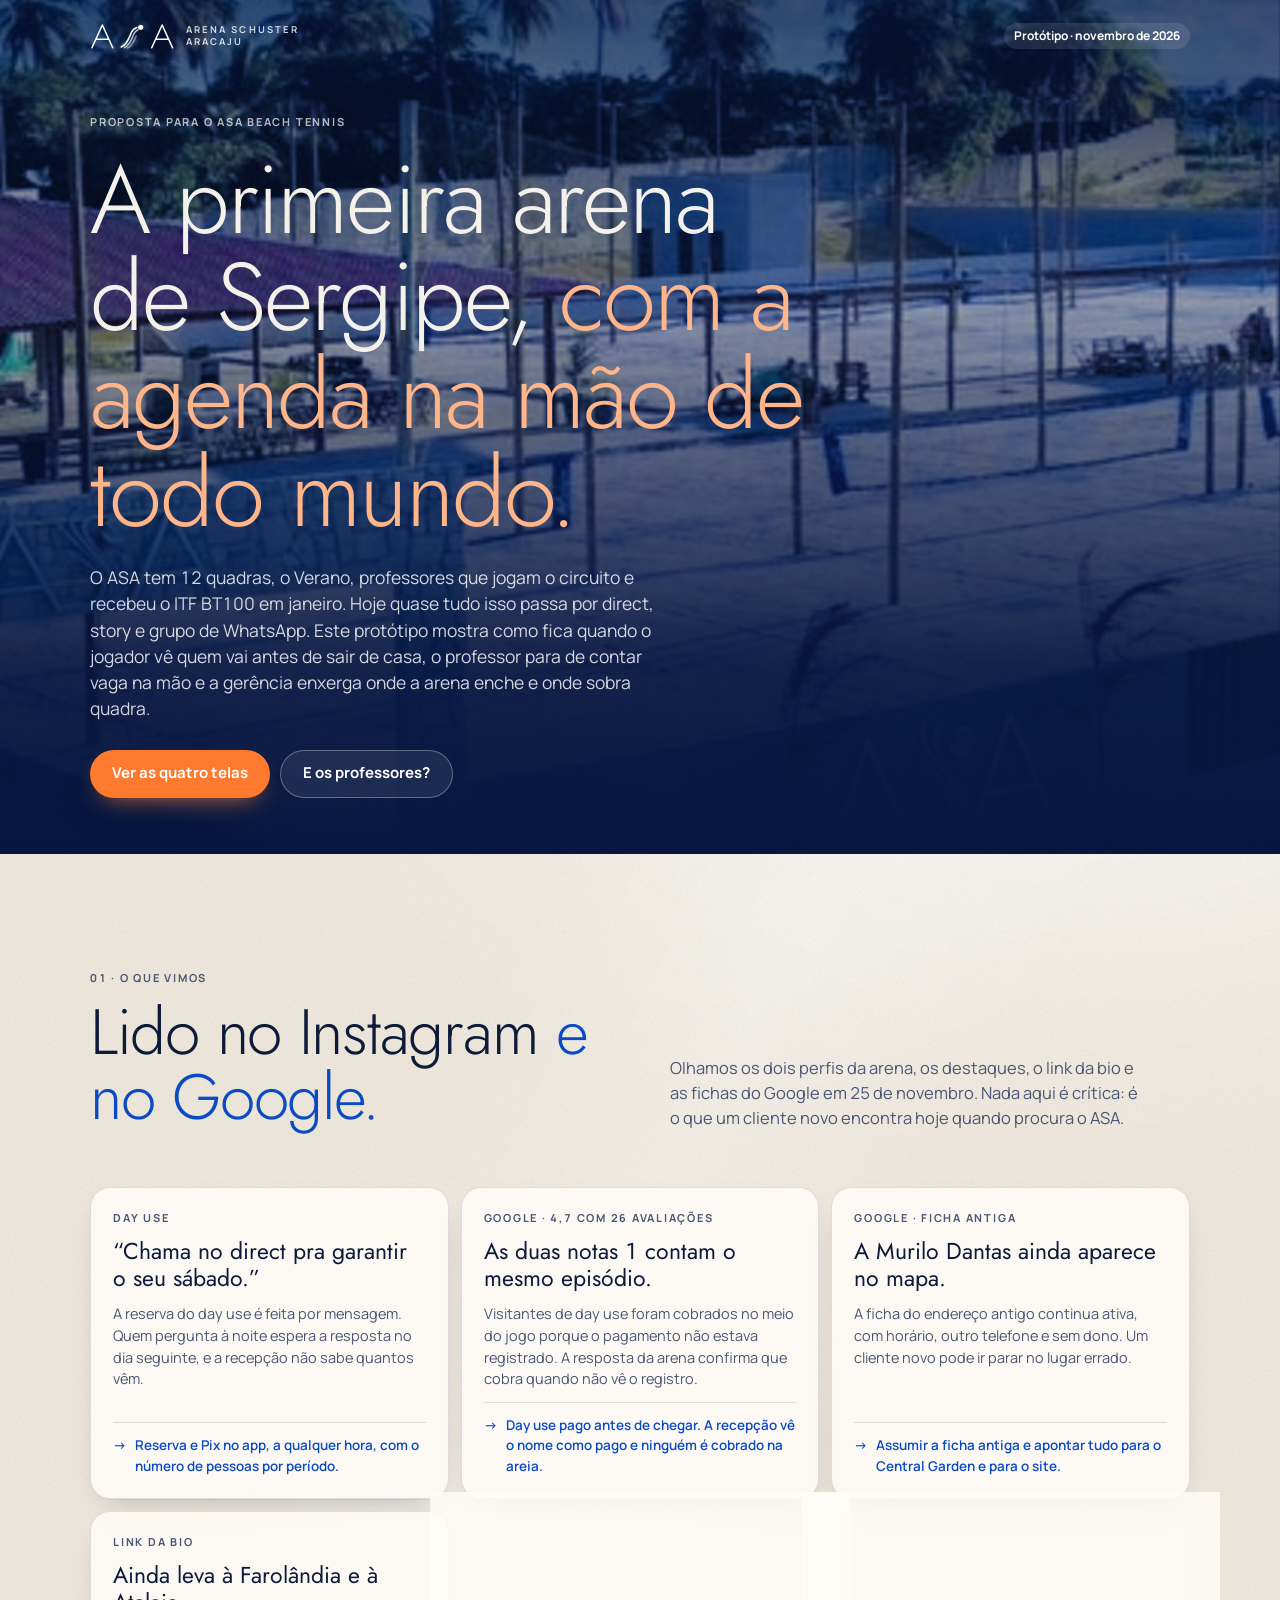
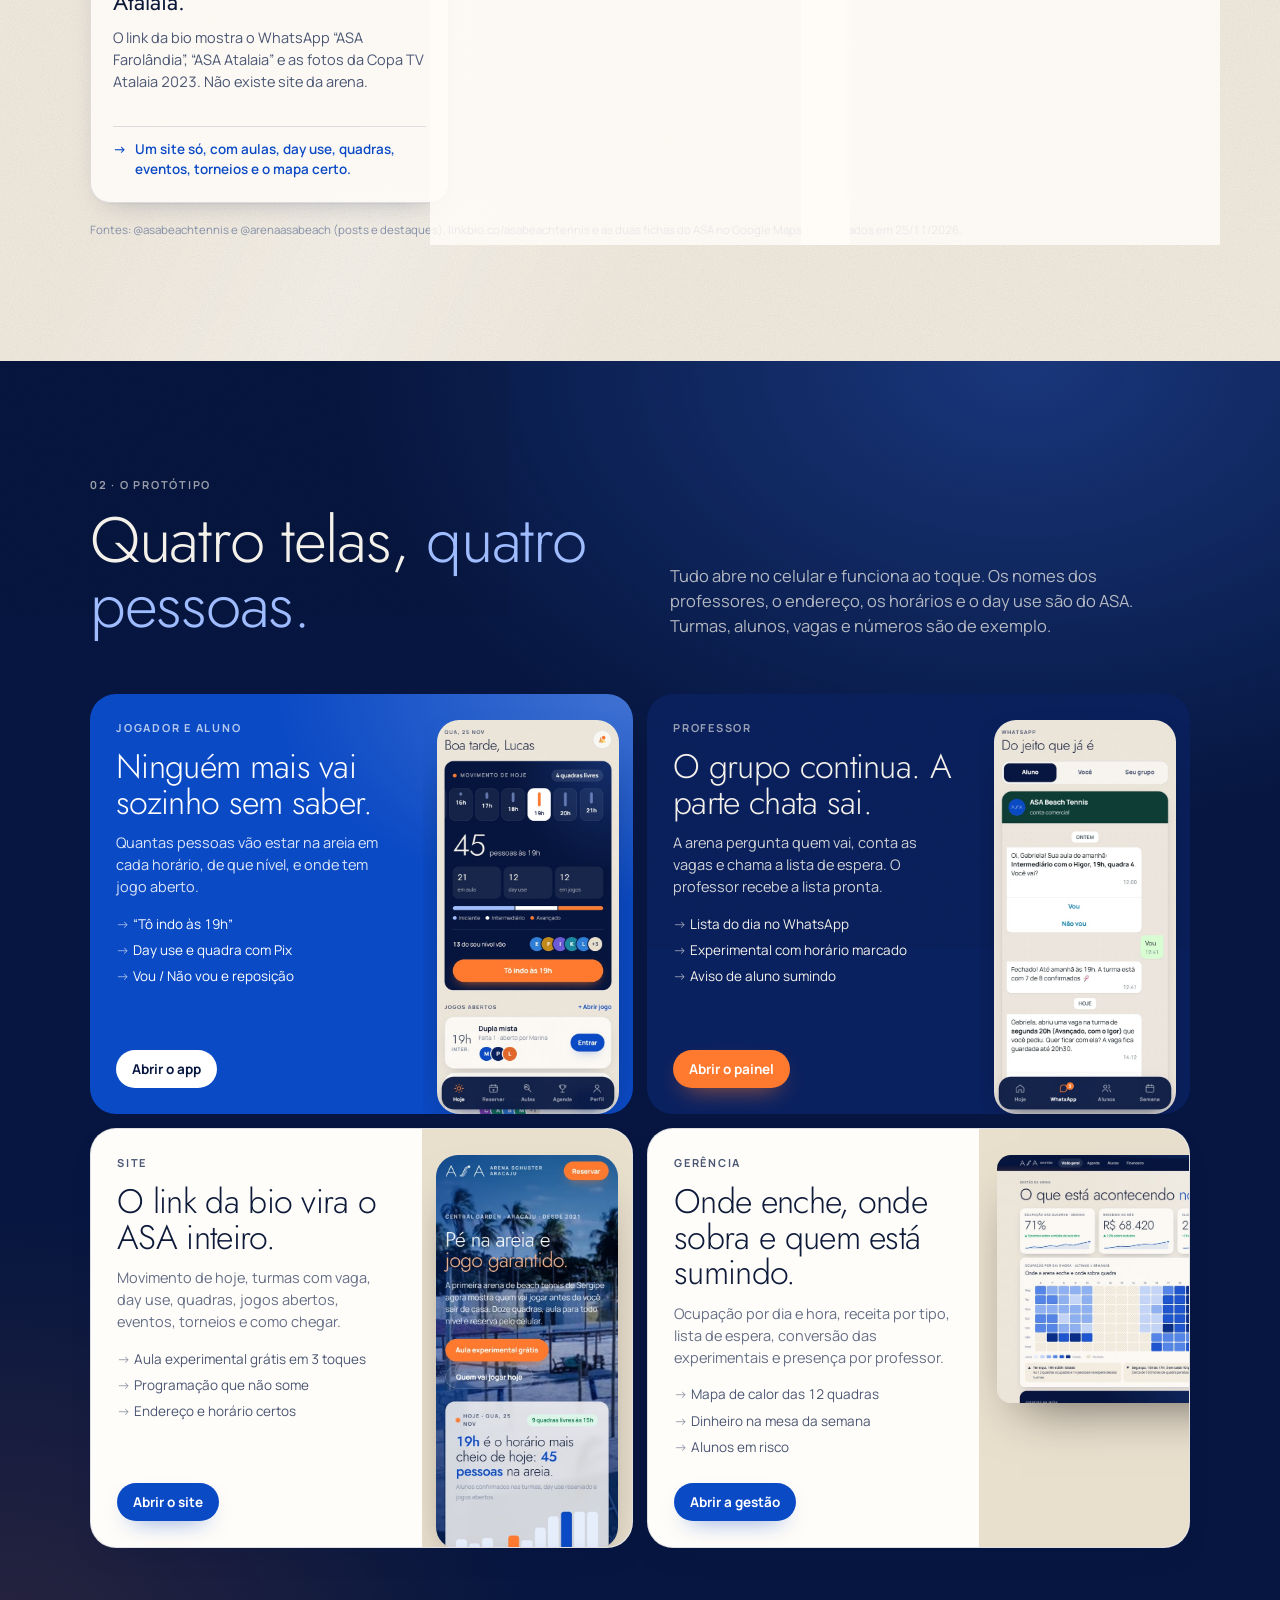
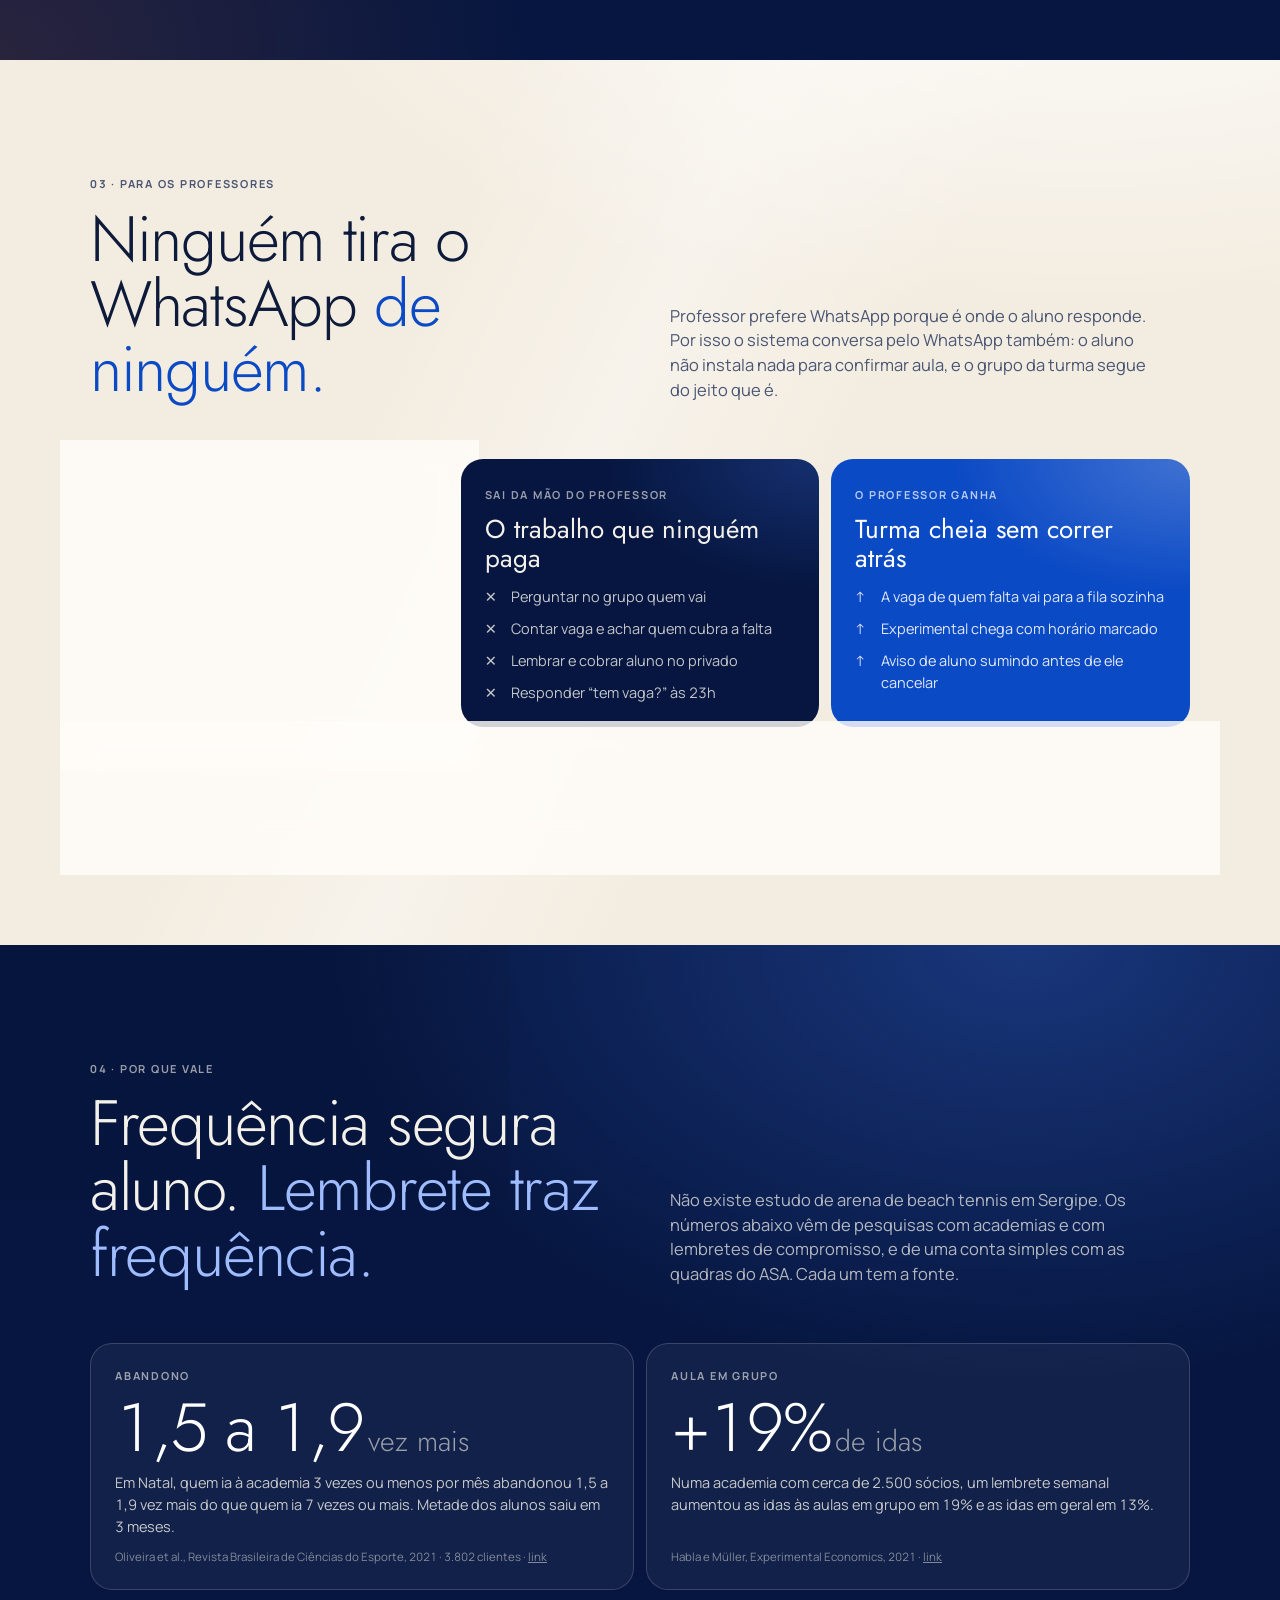
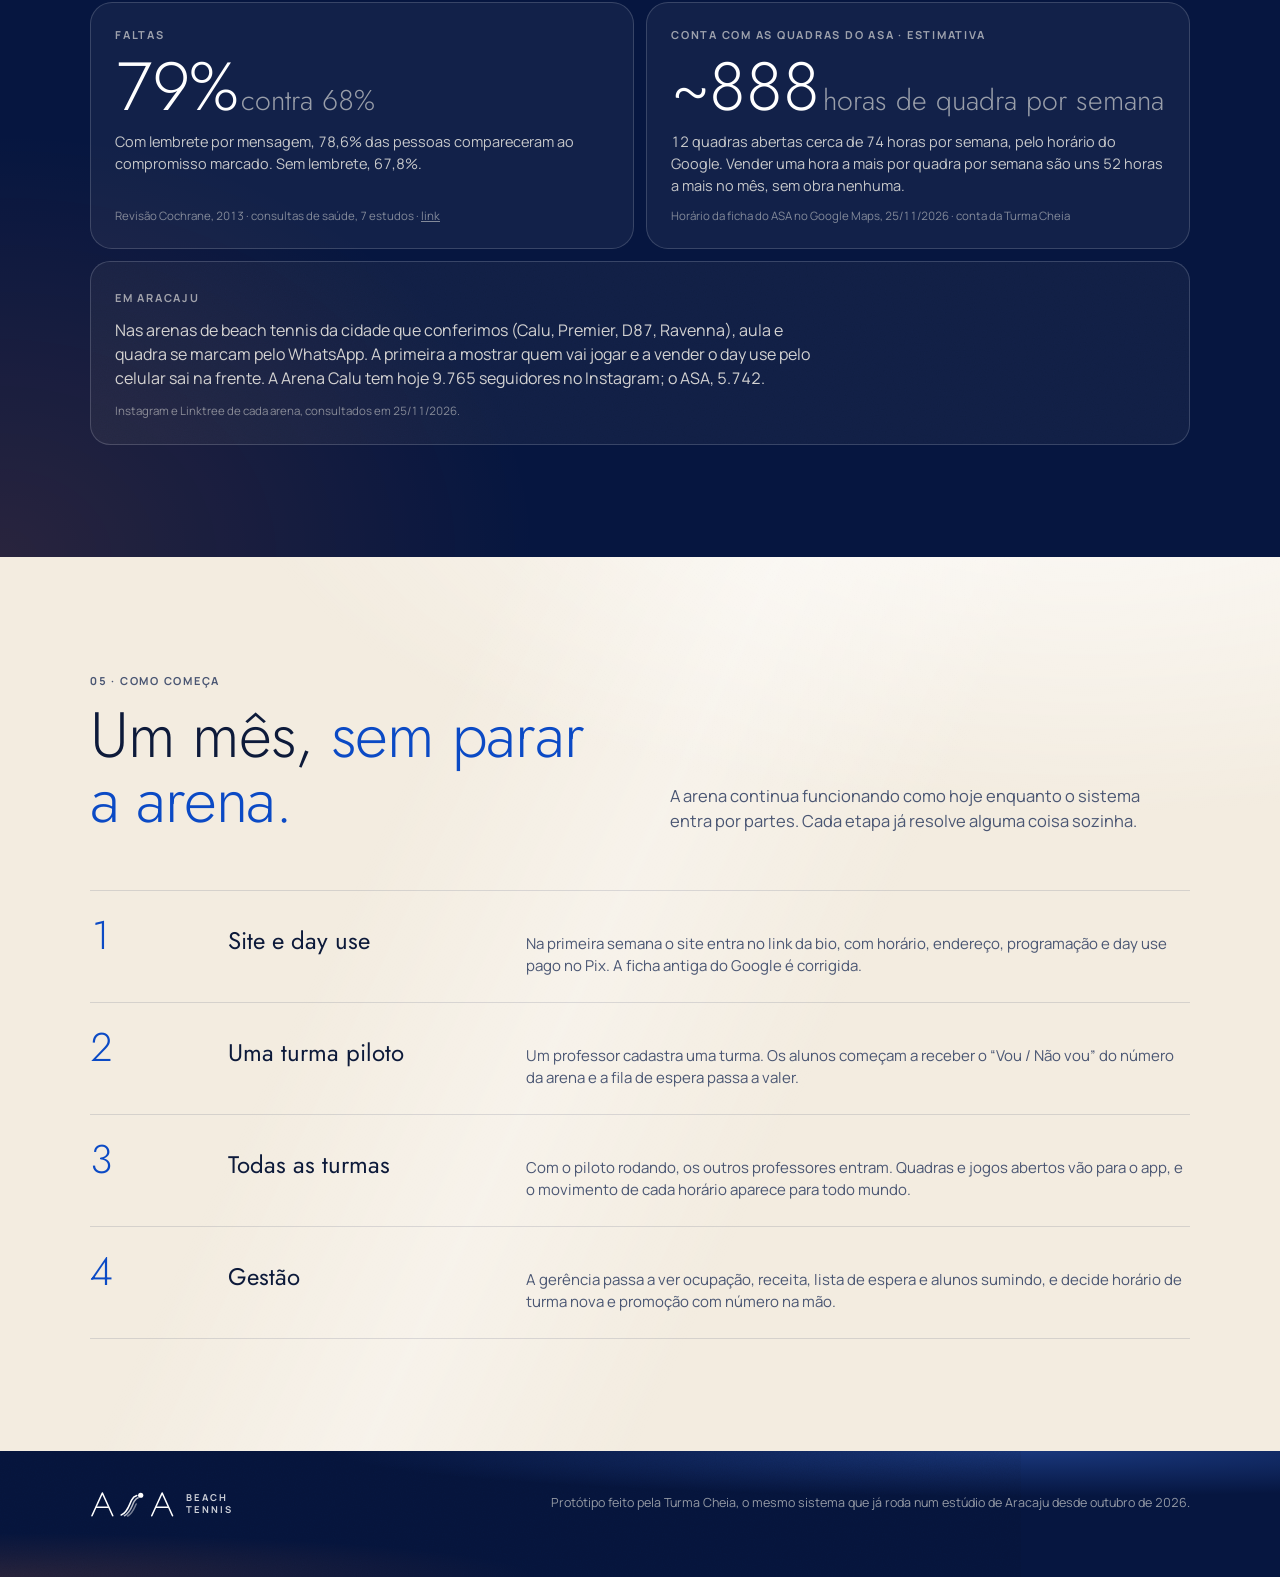
==== index.html @ 93fb1eef "Protótipo de site e sistema para a ASA Beach Tennis Apresentação, site, app do jogador, painel do pr" ====
<!doctype html>
<html lang="pt-BR">
<head>
<meta charset="utf-8">
<meta name="viewport" content="width=device-width, initial-scale=1, viewport-fit=cover">
<title>ASA Beach Tennis · protótipo de site e sistema</title>
<meta name="theme-color" content="#061640">
<meta name="robots" content="noindex, nofollow">
<link rel="stylesheet" href="asa.css">
<style>
  .largura { max-width: 1180px; margin: 0 auto; padding: 0 20px; }
  @media (min-width: 900px) { .largura { padding: 0 40px; } }
  section { padding: 76px 0; }
  @media (min-width: 900px) { section { padding: 112px 0; } }

  .capa { position: relative; min-height: 92svh; display: flex; align-items: flex-end; overflow: hidden; padding: 0; }
  .capa-foto { position: absolute; inset: 0; background: url(img/arena.jpg) center 35% / cover; }
  .capa-foto::before { content: ""; position: absolute; inset: 0; background: var(--azul); mix-blend-mode: color; opacity: .3; }
  .capa-foto::after { content: ""; position: absolute; inset: 0; background: linear-gradient(180deg, rgba(6,22,64,.7) 0%, rgba(6,22,64,.35) 35%, rgba(6,22,64,.92) 78%, var(--noite) 100%); }
  .capa .largura { position: relative; z-index: 2; padding-top: 110px; padding-bottom: 56px; width: 100%; }
  .capa .titulo-xl { max-width: 13ch; margin: 18px 0 22px; font-size: clamp(42px, 7.6vw, 96px); }
  .capa .titulo-xl em { color: #ffb58a; }
  .capa p.lead { max-width: 52ch; font-size: 17.5px; color: rgba(255,255,255,.82); margin: 0 0 28px; }
  .topo-capa { position: absolute; top: 0; left: 0; right: 0; z-index: 3; }
  .topo-capa .largura { display: flex; justify-content: space-between; align-items: center; height: 72px; padding-top: 0; padding-bottom: 0; }

  .cabeca { display: grid; gap: 14px; margin-bottom: 40px; }
  @media (min-width: 900px) { .cabeca { grid-template-columns: 1fr 1fr; align-items: end; gap: 60px; margin-bottom: 56px; } }
  .cabeca p { margin: 0; font-size: 16.5px; max-width: 48ch; }

  .fatos { display: grid; gap: 12px; }
  @media (min-width: 760px) { .fatos { grid-template-columns: 1fr 1fr; } }
  @media (min-width: 1100px) { .fatos { grid-template-columns: repeat(3, 1fr); } }
  .fato { padding: 22px; display: flex; flex-direction: column; gap: 12px; }
  .fato h3 { margin: 0; font-family: var(--titulo); font-weight: 400; font-size: 23px; line-height: 1.15; }
  .fato p { margin: 0; font-size: 14.5px; }
  .fato .depois { margin-top: auto; padding-top: 12px; border-top: 1px solid var(--linha); font-size: 13.5px; font-weight: 600; color: var(--azul); display: flex; gap: 8px; }
  .fonte { font-size: 11.5px; color: var(--tinta-3); }
  .fonte a { color: inherit; }

  .portas { display: grid; gap: 14px; }
  @media (min-width: 900px) { .portas { grid-template-columns: 1fr 1fr; } }
  .porta { display: grid; grid-template-columns: 1fr; border-radius: 26px; overflow: hidden; text-decoration: none; min-height: 420px; }
  @media (min-width: 560px) { .porta { grid-template-columns: 1fr 210px; } }
  .porta .txt { padding: 26px; display: flex; flex-direction: column; gap: 12px; }
  .porta h3 { margin: 0; font-family: var(--titulo); font-weight: 300; font-size: 34px; line-height: 1.05; letter-spacing: -.02em; }
  .porta p { margin: 0; font-size: 14.5px; opacity: .85; }
  .porta ul { margin: 4px 0 0; padding: 0; list-style: none; display: grid; gap: 6px; font-size: 13.5px; }
  .porta ul li::before { content: "→ "; opacity: .6; }
  .porta .abrir { margin-top: auto; align-self: flex-start; }
  .porta .tela-mini { position: relative; overflow: hidden; min-height: 300px; }
  .porta .tela-mini img { position: absolute; left: 14px; right: 14px; top: 26px; width: calc(100% - 28px); border-radius: 22px; box-shadow: 0 24px 50px -24px rgba(0,0,0,.6); }
  .porta.larga .tela-mini img { left: 18px; width: 170%; max-width: none; border-radius: 14px; }
  .porta:hover .tela-mini img { transform: translateY(-6px); }
  .porta .tela-mini img { transition: transform .35s ease; }

  .tres { display: grid; gap: 12px; }
  @media (min-width: 900px) { .tres { grid-template-columns: repeat(3, 1fr); } }
  .coluna { padding: 24px; border-radius: 22px; }
  .coluna h3 { margin: 10px 0 14px; font-family: var(--titulo); font-weight: 400; font-size: 26px; line-height: 1.1; }
  .coluna ul { margin: 0; padding: 0; list-style: none; display: grid; gap: 10px; font-size: 14.5px; }
  .coluna li { display: grid; grid-template-columns: 18px 1fr; gap: 8px; }

  .numeros { display: grid; gap: 12px; }
  @media (min-width: 760px) { .numeros { grid-template-columns: 1fr 1fr; } }
  .num { padding: 24px; display: flex; flex-direction: column; gap: 10px; }
  .num .numero { font-size: clamp(48px, 6vw, 68px); color: #fff; }
  .num .numero small { font-size: .42em; letter-spacing: 0; margin-left: 4px; color: rgba(244,241,234,.6); }
  .num p { margin: 0; font-size: 14.5px; color: rgba(244,241,234,.8); }
  .num .fonte { color: rgba(244,241,234,.5); margin-top: auto; }
  .num-claro { background: rgba(255,255,255,.05); border: 1px solid var(--linha-clara); border-radius: 22px; }

  .passos { display: grid; gap: 0; border-top: 1px solid var(--linha); }
  .passo { display: grid; grid-template-columns: 64px 1fr; gap: 6px 18px; padding: 24px 0; border-bottom: 1px solid var(--linha); }
  @media (min-width: 900px) { .passo { grid-template-columns: 120px 280px 1fr; align-items: baseline; } }
  .passo .numero { font-size: 40px; color: var(--azul); }
  .passo h3 { margin: 0; font-family: var(--titulo); font-weight: 400; font-size: 24px; }
  .passo p { margin: 0; font-size: 15px; grid-column: 2; }
  @media (min-width: 900px) { .passo p { grid-column: 3; } }

  footer { padding: 40px 0 60px; }
  footer .largura { display: flex; flex-wrap: wrap; justify-content: space-between; gap: 14px; align-items: center; }
</style>
</head>
<body class="chao-areia">

<section class="capa chao-noite">
  <div class="capa-foto" role="img" aria-label="Entrada da arena ASA com as quadras e os coqueiros"></div>
  <div class="topo-capa"><div class="largura"><span class="marca" id="marca"></span><span class="chip chip-noite">Protótipo · novembro de 2026</span></div></div>
  <div class="largura">
    <span class="rotulo" style="color:rgba(255,255,255,.7)">Proposta para o ASA Beach Tennis</span>
    <h1 class="titulo-xl">A primeira arena de Sergipe, <em>com a agenda na mão de todo mundo.</em></h1>
    <p class="lead">O ASA tem 12 quadras, o Verano, professores que jogam o circuito e recebeu o ITF BT100 em janeiro. Hoje quase tudo isso passa por direct, story e grupo de WhatsApp. Este protótipo mostra como fica quando o jogador vê quem vai antes de sair de casa, o professor para de contar vaga na mão e a gerência enxerga onde a arena enche e onde sobra quadra.</p>
    <div style="display:flex;gap:10px;flex-wrap:wrap">
      <a class="botao botao-sol" href="#telas">Ver as quatro telas</a>
      <a class="botao botao-linha" href="#professores" style="color:#fff;border-color:rgba(255,255,255,.3);background:rgba(255,255,255,.08)">E os professores?</a>
    </div>
  </div>
</section>

<section class="chao-areia" id="vimos">
  <div class="largura">
    <div class="cabeca">
      <div><span class="rotulo">01 · O que vimos</span><h2 class="titulo-l" style="margin-top:12px">Lido no Instagram <em>e no Google.</em></h2></div>
      <p class="suave">Olhamos os dois perfis da arena, os destaques, o link da bio e as fichas do Google em 25 de novembro. Nada aqui é crítica: é o que um cliente novo encontra hoje quando procura o ASA.</p>
    </div>
    <div class="fatos">
      <div class="cartao fato">
        <span class="rotulo">Day use</span>
        <h3>“Chama no direct pra garantir o seu sábado.”</h3>
        <p class="suave">A reserva do day use é feita por mensagem. Quem pergunta à noite espera a resposta no dia seguinte, e a recepção não sabe quantos vêm.</p>
        <div class="depois"><span>→</span><span>Reserva e Pix no app, a qualquer hora, com o número de pessoas por período.</span></div>
      </div>
      <div class="cartao fato">
        <span class="rotulo">Google · 4,7 com 26 avaliações</span>
        <h3>As duas notas 1 contam o mesmo episódio.</h3>
        <p class="suave">Visitantes de day use foram cobrados no meio do jogo porque o pagamento não estava registrado. A resposta da arena confirma que cobra quando não vê o registro.</p>
        <div class="depois"><span>→</span><span>Day use pago antes de chegar. A recepção vê o nome como pago e ninguém é cobrado na areia.</span></div>
      </div>
      <div class="cartao fato">
        <span class="rotulo">Google · ficha antiga</span>
        <h3>A Murilo Dantas ainda aparece no mapa.</h3>
        <p class="suave">A ficha do endereço antigo continua ativa, com horário, outro telefone e sem dono. Um cliente novo pode ir parar no lugar errado.</p>
        <div class="depois"><span>→</span><span>Assumir a ficha antiga e apontar tudo para o Central Garden e para o site.</span></div>
      </div>
      <div class="cartao fato">
        <span class="rotulo">Link da bio</span>
        <h3>Ainda leva à Farolândia e à Atalaia.</h3>
        <p class="suave">O link da bio mostra o WhatsApp “ASA Farolândia”, “ASA Atalaia” e as fotos da Copa TV Atalaia 2023. Não existe site da arena.</p>
        <div class="depois"><span>→</span><span>Um site só, com aulas, day use, quadras, eventos, torneios e o mapa certo.</span></div>
      </div>
      <div class="cartao fato">
        <span class="rotulo">Programação</span>
        <h3>“Confira nos stories.”</h3>
        <p class="suave">Pagode de sábado, Play do sábado, Day Use Pais e Filhos, feijoada de sexta: a programação vive nos stories e some em 24 horas.</p>
        <div class="depois"><span>→</span><span>Agenda da semana no site e no app, com “eu vou” e lembrete no dia.</span></div>
      </div>
      <div class="cartao fato">
        <span class="rotulo">Aulas</span>
        <h3>Cada professor com seu grupo de WhatsApp.</h3>
        <p class="suave">Quem vai, quem falta e quem quer entrar numa turma cheia fica espalhado em conversas. Não existe lista de espera, e a vaga de quem falta fica vazia.</p>
        <div class="depois"><span>→</span><span>Vou / Não vou pelo WhatsApp da arena e fila que chama sozinha.</span></div>
      </div>
    </div>
    <p class="fonte" style="margin-top:18px">Fontes: @asabeachtennis e @arenaasabeach (posts e destaques), linkbio.co/asabeachtennis e as duas fichas do ASA no Google Maps, consultados em 25/11/2026.</p>
  </div>
</section>

<section class="chao-noite" id="telas">
  <div class="largura">
    <div class="cabeca">
      <div><span class="rotulo">02 · O protótipo</span><h2 class="titulo-l" style="margin-top:12px">Quatro telas, <em>quatro pessoas.</em></h2></div>
      <p class="suave">Tudo abre no celular e funciona ao toque. Os nomes dos professores, o endereço, os horários e o day use são do ASA. Turmas, alunos, vagas e números são de exemplo.</p>
    </div>
    <div class="portas">
      <a class="porta cartao-azul" href="app.html">
        <div class="txt">
          <span class="rotulo" style="color:rgba(255,255,255,.7)">Jogador e aluno</span>
          <h3>Ninguém mais vai sozinho sem saber.</h3>
          <p>Quantas pessoas vão estar na areia em cada horário, de que nível, e onde tem jogo aberto.</p>
          <ul><li>“Tô indo às 19h”</li><li>Day use e quadra com Pix</li><li>Vou / Não vou e reposição</li></ul>
          <span class="botao botao-branco botao-p abrir">Abrir o app</span>
        </div>
        <div class="tela-mini"><img src="img/telas/app-hoje.jpg" alt="Tela Hoje do app com o movimento por horário"></div>
      </a>
      <a class="porta cartao-noite" href="professor.html" style="background:var(--noite-2)">
        <div class="txt">
          <span class="rotulo">Professor</span>
          <h3>O grupo continua. A parte chata sai.</h3>
          <p>A arena pergunta quem vai, conta as vagas e chama a lista de espera. O professor recebe a lista pronta.</p>
          <ul><li>Lista do dia no WhatsApp</li><li>Experimental com horário marcado</li><li>Aviso de aluno sumindo</li></ul>
          <span class="botao botao-sol botao-p abrir">Abrir o painel</span>
        </div>
        <div class="tela-mini"><img src="img/telas/prof-whats-aluno.jpg" alt="Conversa do WhatsApp com os botões Vou e Não vou"></div>
      </a>
      <a class="porta cartao" href="site.html" style="color:var(--tinta)">
        <div class="txt">
          <span class="rotulo">Site</span>
          <h3>O link da bio vira o ASA inteiro.</h3>
          <p class="suave">Movimento de hoje, turmas com vaga, day use, quadras, jogos abertos, eventos, torneios e como chegar.</p>
          <ul class="suave"><li>Aula experimental grátis em 3 toques</li><li>Programação que não some</li><li>Endereço e horário certos</li></ul>
          <span class="botao botao-azul botao-p abrir">Abrir o site</span>
        </div>
        <div class="tela-mini" style="background:var(--areia-2)"><img src="img/telas/site-celular.jpg" alt="Capa do site no celular"></div>
      </a>
      <a class="porta cartao larga" href="gestao.html" style="color:var(--tinta)">
        <div class="txt">
          <span class="rotulo">Gerência</span>
          <h3>Onde enche, onde sobra e quem está sumindo.</h3>
          <p class="suave">Ocupação por dia e hora, receita por tipo, lista de espera, conversão das experimentais e presença por professor.</p>
          <ul class="suave"><li>Mapa de calor das 12 quadras</li><li>Dinheiro na mesa da semana</li><li>Alunos em risco</li></ul>
          <span class="botao botao-azul botao-p abrir">Abrir a gestão</span>
        </div>
        <div class="tela-mini" style="background:var(--areia-2)"><img src="img/telas/gestao.jpg" alt="Painel de gestão com o mapa de ocupação"></div>
      </a>
    </div>
  </div>
</section>

<section class="chao-areia" id="professores">
  <div class="largura">
    <div class="cabeca">
      <div><span class="rotulo">03 · Para os professores</span><h2 class="titulo-l" style="margin-top:12px">Ninguém tira o WhatsApp <em>de ninguém.</em></h2></div>
      <p class="suave">Professor prefere WhatsApp porque é onde o aluno responde. Por isso o sistema conversa pelo WhatsApp também: o aluno não instala nada para confirmar aula, e o grupo da turma segue do jeito que é.</p>
    </div>
    <div class="tres">
      <div class="coluna cartao">
        <span class="rotulo">Continua igual</span>
        <h3>O grupo e o jeito de dar aula</h3>
        <ul class="suave"><li><span>✓</span><span>O grupo da turma, com resenha, foto e vídeo</span></li><li><span>✓</span><span>A conversa direta com o aluno</span></li><li><span>✓</span><span>O método, a turma e o horário de cada um</span></li></ul>
      </div>
      <div class="coluna cartao-noite">
        <span class="rotulo">Sai da mão do professor</span>
        <h3>O trabalho que ninguém paga</h3>
        <ul style="color:rgba(244,241,234,.8)"><li><span>✕</span><span>Perguntar no grupo quem vai</span></li><li><span>✕</span><span>Contar vaga e achar quem cubra a falta</span></li><li><span>✕</span><span>Lembrar e cobrar aluno no privado</span></li><li><span>✕</span><span>Responder “tem vaga?” às 23h</span></li></ul>
      </div>
      <div class="coluna cartao-azul">
        <span class="rotulo" style="color:rgba(255,255,255,.7)">O professor ganha</span>
        <h3>Turma cheia sem correr atrás</h3>
        <ul style="color:rgba(255,255,255,.88)"><li><span>↑</span><span>A vaga de quem falta vai para a fila sozinha</span></li><li><span>↑</span><span>Experimental chega com horário marcado</span></li><li><span>↑</span><span>Aviso de aluno sumindo antes de ele cancelar</span></li></ul>
      </div>
    </div>
    <div class="cartao" style="margin-top:12px;padding:22px;display:flex;gap:16px;align-items:center;flex-wrap:wrap;justify-content:space-between">
      <span><b style="font-size:17px">Começa com uma turma só.</b><span class="suave" style="display:block;font-size:14.5px">Um professor topa testar por 30 dias com uma turma. Os outros veem o resultado antes de decidir.</span></span>
      <a class="botao botao-azul botao-p" href="professor.html">Ver o que o professor recebe</a>
    </div>
  </div>
</section>

<section class="chao-noite" id="numeros">
  <div class="largura">
    <div class="cabeca">
      <div><span class="rotulo">04 · Por que vale</span><h2 class="titulo-l" style="margin-top:12px">Frequência segura aluno. <em>Lembrete traz frequência.</em></h2></div>
      <p class="suave">Não existe estudo de arena de beach tennis em Sergipe. Os números abaixo vêm de pesquisas com academias e com lembretes de compromisso, e de uma conta simples com as quadras do ASA. Cada um tem a fonte.</p>
    </div>
    <div class="numeros">
      <div class="num num-claro">
        <span class="rotulo">Abandono</span>
        <span class="numero">1,5 a 1,9<small>vez mais</small></span>
        <p>Em Natal, quem ia à academia 3 vezes ou menos por mês abandonou 1,5 a 1,9 vez mais do que quem ia 7 vezes ou mais. Metade dos alunos saiu em 3 meses.</p>
        <span class="fonte">Oliveira et al., Revista Brasileira de Ciências do Esporte, 2021 · 3.802 clientes · <a href="https://www.scielo.br/j/rbce/a/WtzM3gBFRkcrqY7xKZsVNnm/" target="_blank" rel="noopener">link</a></span>
      </div>
      <div class="num num-claro">
        <span class="rotulo">Aula em grupo</span>
        <span class="numero">+19%<small>de idas</small></span>
        <p>Numa academia com cerca de 2.500 sócios, um lembrete semanal aumentou as idas às aulas em grupo em 19% e as idas em geral em 13%.</p>
        <span class="fonte">Habla e Müller, Experimental Economics, 2021 · <a href="https://core-cms.cambridgecore.org/core/services/aop-cambridge-core/content/view/3A77551499C8CEF7738E64AB10DF8F35/S138641572101245Xa.pdf/experimental-evidence-of-limited-attention-at-the-gym.pdf" target="_blank" rel="noopener">link</a></span>
      </div>
      <div class="num num-claro">
        <span class="rotulo">Faltas</span>
        <span class="numero">79%<small>contra 68%</small></span>
        <p>Com lembrete por mensagem, 78,6% das pessoas compareceram ao compromisso marcado. Sem lembrete, 67,8%.</p>
        <span class="fonte">Revisão Cochrane, 2013 · consultas de saúde, 7 estudos · <a href="https://www.cochrane.org/evidence/CD007458_mobile-phone-messaging-reminders-attendance-healthcare-appointments" target="_blank" rel="noopener">link</a></span>
      </div>
      <div class="num num-claro">
        <span class="rotulo">Conta com as quadras do ASA · estimativa</span>
        <span class="numero">~888<small>horas de quadra por semana</small></span>
        <p>12 quadras abertas cerca de 74 horas por semana, pelo horário do Google. Vender uma hora a mais por quadra por semana são uns 52 horas a mais no mês, sem obra nenhuma.</p>
        <span class="fonte">Horário da ficha do ASA no Google Maps, 25/11/2026 · conta da Turma Cheia</span>
      </div>
    </div>
    <div class="cartao-noite" style="margin-top:12px;padding:24px;background:rgba(255,255,255,.05);border:1px solid var(--linha-clara)">
      <span class="rotulo">Em Aracaju</span>
      <p style="margin:10px 0 0;font-size:16px;color:rgba(244,241,234,.85);max-width:70ch">Nas arenas de beach tennis da cidade que conferimos (Calu, Premier, D87, Ravenna), aula e quadra se marcam pelo WhatsApp. A primeira a mostrar quem vai jogar e a vender o day use pelo celular sai na frente. A Arena Calu tem hoje 9.765 seguidores no Instagram; o ASA, 5.742.</p>
      <span class="fonte" style="color:rgba(244,241,234,.5);display:block;margin-top:12px">Instagram e Linktree de cada arena, consultados em 25/11/2026.</span>
    </div>
  </div>
</section>

<section class="chao-areia" id="comeco">
  <div class="largura">
    <div class="cabeca">
      <div><span class="rotulo">05 · Como começa</span><h2 class="titulo-l" style="margin-top:12px">Um mês, <em>sem parar a arena.</em></h2></div>
      <p class="suave">A arena continua funcionando como hoje enquanto o sistema entra por partes. Cada etapa já resolve alguma coisa sozinha.</p>
    </div>
    <div class="passos">
      <div class="passo"><span class="numero">1</span><h3>Site e day use</h3><p class="suave">Na primeira semana o site entra no link da bio, com horário, endereço, programação e day use pago no Pix. A ficha antiga do Google é corrigida.</p></div>
      <div class="passo"><span class="numero">2</span><h3>Uma turma piloto</h3><p class="suave">Um professor cadastra uma turma. Os alunos começam a receber o “Vou / Não vou” do número da arena e a fila de espera passa a valer.</p></div>
      <div class="passo"><span class="numero">3</span><h3>Todas as turmas</h3><p class="suave">Com o piloto rodando, os outros professores entram. Quadras e jogos abertos vão para o app, e o movimento de cada horário aparece para todo mundo.</p></div>
      <div class="passo"><span class="numero">4</span><h3>Gestão</h3><p class="suave">A gerência passa a ver ocupação, receita, lista de espera e alunos sumindo, e decide horário de turma nova e promoção com número na mão.</p></div>
    </div>
  </div>
</section>

<footer class="chao-noite">
  <div class="largura">
    <span class="marca" id="marca-rodape"></span>
    <span class="miudo" style="color:rgba(244,241,234,.6)">Protótipo feito pela Turma Cheia, o mesmo sistema que já roda num estúdio de Aracaju desde outubro de 2026.</span>
  </div>
</footer>

<script src="dados.js"></script>
<script>
  document.getElementById("marca").innerHTML = ASA.marca("#fff") + `<span class="marca-sub" style="color:#fff">Arena Schuster<br>Aracaju</span>`;
  document.getElementById("marca-rodape").innerHTML = ASA.marca("#fff") + `<span class="marca-sub" style="color:#fff">Beach<br>Tennis</span>`;
</script>
</body>
</html>
---- asa.css ----
/* ASA Beach Tennis · protótipo (Turma Cheia)
   Paleta tirada da marca: azul ASA medido no logo (#0B4AC5), azul-noite no lugar do preto,
   areia como chão e o laranja do pôr do sol que eles usam nos posts, só em detalhe. */

@import url("https://fonts.googleapis.com/css2?family=Jost:wght@200;300;400;500;600&family=Manrope:wght@400;500;600;700;800&display=swap");

:root {
  --azul: #0b4ac5;
  --azul-claro: #3d74ea;
  --azul-gelo: #e6eefc;
  --noite: #061640;
  --noite-2: #0a2160;
  --areia: #f3ece0;
  --areia-2: #e9dfcd;
  --areia-3: #d9cbb2;
  --branco: #fffdf9;
  --sol: #ff7a2f;
  --sol-claro: #ffe3d2;
  --verde: #12a36b;
  --verde-claro: #dcf4e9;
  --tinta: #0d1a3a;
  --tinta-2: #4a5673;
  --tinta-3: #8590a8;
  --linha: rgba(6, 22, 64, 0.12);
  --linha-clara: rgba(255, 255, 255, 0.16);
  --raio: 20px;
  --raio-p: 14px;
  --sombra: 0 1px 0 rgba(6, 22, 64, 0.04), 0 12px 32px -18px rgba(6, 22, 64, 0.35);
  --titulo: "Jost", system-ui, sans-serif;
  --texto: "Manrope", system-ui, sans-serif;
  --grao: url("data:image/svg+xml;utf8,<svg xmlns='http://www.w3.org/2000/svg' width='220' height='220'><filter id='n'><feTurbulence type='fractalNoise' baseFrequency='.85' numOctaves='3' stitchTiles='stitch'/><feColorMatrix values='0 0 0 0 0  0 0 0 0 0  0 0 0 0 0  0 0 0 .55 0'/></filter><rect width='100%' height='100%' filter='url(%23n)' opacity='.5'/></svg>");
}

* { box-sizing: border-box; }
html { -webkit-text-size-adjust: 100%; }
body {
  margin: 0;
  font-family: var(--texto);
  font-size: 15px;
  line-height: 1.5;
  color: var(--tinta);
  background: var(--areia);
  font-variant-numeric: lining-nums tabular-nums;
  -webkit-font-smoothing: antialiased;
}
img { display: block; max-width: 100%; }
a { color: inherit; }
button { font: inherit; color: inherit; cursor: pointer; border: 0; background: none; padding: 0; }
input, select, textarea { font: inherit; color: inherit; }

/* ---------- chão de areia: luz em diagonal + grão ---------- */
.chao-areia {
  background:
    radial-gradient(120% 70% at 85% -10%, rgba(255, 255, 255, 0.75), rgba(255, 255, 255, 0) 55%),
    linear-gradient(115deg, rgba(255, 255, 255, 0) 30%, rgba(255, 255, 255, 0.35) 46%, rgba(255, 255, 255, 0) 62%),
    var(--areia);
  position: relative;
}
.chao-noite {
  background:
    radial-gradient(90% 60% at 80% 0%, rgba(61, 116, 234, 0.35), rgba(61, 116, 234, 0) 60%),
    radial-gradient(60% 50% at 0% 100%, rgba(255, 122, 47, 0.14), rgba(255, 122, 47, 0) 70%),
    var(--noite);
  color: #f4f1ea;
  position: relative;
}
.chao-areia::before, .chao-noite::before {
  content: "";
  position: absolute;
  inset: 0;
  background-image: var(--grao);
  opacity: 0.22;
  pointer-events: none;
  mix-blend-mode: multiply;
}
.chao-noite::before { mix-blend-mode: overlay; opacity: 0.35; }
.chao-areia > *, .chao-noite > * { position: relative; }

/* ---------- tipografia ---------- */
.rotulo {
  font-family: var(--texto);
  font-size: 11px;
  font-weight: 700;
  letter-spacing: 0.16em;
  text-transform: uppercase;
  color: var(--tinta-2);
}
.chao-noite .rotulo, .cartao-noite .rotulo { color: rgba(244, 241, 234, 0.62); }
.titulo-xl, .titulo-l, .titulo-m, .titulo-s {
  font-family: var(--titulo);
  font-weight: 300;
  letter-spacing: -0.02em;
  line-height: 1.02;
  margin: 0;
}
.titulo-xl { font-size: clamp(44px, 9vw, 104px); }
.titulo-l { font-size: clamp(34px, 6vw, 64px); }
.titulo-m { font-size: clamp(26px, 4vw, 40px); line-height: 1.08; }
.titulo-s { font-size: 22px; line-height: 1.15; font-weight: 400; }
.titulo-xl em, .titulo-l em, .titulo-m em { font-style: normal; color: var(--azul); }
.chao-noite .titulo-xl em, .chao-noite .titulo-l em, .chao-noite .titulo-m em { color: #9fbcff; }
.suave { color: var(--tinta-2); }
.chao-noite .suave { color: rgba(244, 241, 234, 0.72); }
/* cartão claro dentro de faixa escura volta a usar a tinta escura */
.chao-noite .cartao { background: var(--branco); backdrop-filter: none; }
.chao-noite .cartao, .chao-noite .cartao .suave { color: var(--tinta-2); }
.chao-noite .cartao h3, .chao-noite .cartao b { color: var(--tinta); }
.chao-noite .cartao .rotulo { color: var(--tinta-2); }
.miudo { font-size: 12.5px; color: var(--tinta-3); }
.numero { font-family: var(--titulo); font-weight: 300; letter-spacing: -0.03em; line-height: 1; }

/* ---------- botões ---------- */
.botao {
  display: inline-flex;
  align-items: center;
  justify-content: center;
  gap: 8px;
  height: 48px;
  padding: 0 22px;
  border-radius: 999px;
  font-weight: 700;
  font-size: 15px;
  text-decoration: none;
  transition: transform 0.15s ease, background 0.2s ease, box-shadow 0.2s ease;
  white-space: nowrap;
}
.botao:active { transform: scale(0.97); }
.botao-sol { background: var(--sol); color: #fff; box-shadow: 0 10px 24px -12px rgba(255, 122, 47, 0.9); }
.botao-azul { background: var(--azul); color: #fff; box-shadow: 0 10px 24px -14px rgba(11, 74, 197, 0.9); }
.botao-linha { border: 1px solid var(--linha); background: rgba(255, 255, 255, 0.55); color: var(--tinta); }
.chao-noite .botao-linha, .cartao-noite .botao-linha { border-color: var(--linha-clara); background: rgba(255, 255, 255, 0.06); color: #fff; }
.botao-branco { background: #fff; color: var(--noite); }
.botao-p { height: 38px; padding: 0 16px; font-size: 13.5px; }
.botao-bloco { width: 100%; }

/* ---------- cartões ---------- */
.cartao {
  background: rgba(255, 253, 249, 0.82);
  border: 1px solid var(--linha);
  border-radius: var(--raio);
  box-shadow: var(--sombra);
  backdrop-filter: blur(6px);
}
.cartao-noite {
  background:
    radial-gradient(100% 80% at 100% 0%, rgba(61, 116, 234, 0.28), rgba(61, 116, 234, 0) 60%),
    var(--noite);
  color: #f4f1ea;
  border-radius: var(--raio);
  position: relative;
  overflow: hidden;
}
.cartao-noite::before {
  content: "";
  position: absolute;
  inset: 0;
  background-image: var(--grao);
  opacity: 0.3;
  mix-blend-mode: overlay;
  pointer-events: none;
}
.cartao-noite > * { position: relative; }
.cartao-azul {
  background:
    radial-gradient(120% 90% at 100% 0%, rgba(255, 255, 255, 0.22), rgba(255, 255, 255, 0) 55%),
    var(--azul);
  color: #fff;
  border-radius: var(--raio);
  position: relative;
  overflow: hidden;
}

/* ---------- chips, selos ---------- */
.chip {
  display: inline-flex;
  align-items: center;
  gap: 6px;
  height: 26px;
  padding: 0 10px;
  border-radius: 999px;
  font-size: 12px;
  font-weight: 700;
  background: var(--azul-gelo);
  color: var(--azul);
  white-space: nowrap;
}
.chip-sol { background: var(--sol-claro); color: #c4501a; }
.chip-verde { background: var(--verde-claro); color: #0b7a4f; }
.chip-areia { background: var(--areia-2); color: var(--tinta-2); }
.chip-noite { background: rgba(255, 255, 255, 0.1); color: #fff; }
.ao-vivo { display: inline-flex; align-items: center; gap: 8px; }
.ao-vivo::before {
  content: "";
  width: 8px;
  height: 8px;
  border-radius: 50%;
  background: var(--sol);
  box-shadow: 0 0 0 0 rgba(255, 122, 47, 0.6);
  animation: pulsar 1.8s infinite;
}
@keyframes pulsar {
  0% { box-shadow: 0 0 0 0 rgba(255, 122, 47, 0.55); }
  70% { box-shadow: 0 0 0 9px rgba(255, 122, 47, 0); }
  100% { box-shadow: 0 0 0 0 rgba(255, 122, 47, 0); }
}

/* nível do jogador */
.nivel { display: inline-flex; gap: 3px; align-items: flex-end; height: 12px; }
.nivel i { width: 3px; border-radius: 2px; background: currentColor; opacity: 0.25; }
.nivel i:nth-child(1) { height: 5px; }
.nivel i:nth-child(2) { height: 8px; }
.nivel i:nth-child(3) { height: 12px; }
.nivel[data-n="1"] i:nth-child(-n+1), .nivel[data-n="2"] i:nth-child(-n+2), .nivel[data-n="3"] i:nth-child(-n+3) { opacity: 1; }

/* avatares */
.avatar {
  width: 34px;
  height: 34px;
  border-radius: 50%;
  display: inline-grid;
  place-items: center;
  font-size: 12px;
  font-weight: 800;
  color: #fff;
  border: 2px solid var(--branco);
  flex: none;
}
.avatares { display: flex; }
.avatares .avatar + .avatar { margin-left: -9px; }
.avatar-mais { background: var(--areia-2); color: var(--tinta-2); }

/* barra de ocupação */
.ocupacao { height: 6px; border-radius: 99px; background: var(--areia-2); overflow: hidden; }
.ocupacao > span { display: block; height: 100%; border-radius: 99px; background: var(--azul); }
.ocupacao.cheia > span { background: var(--sol); }
.cartao-noite .ocupacao { background: rgba(255, 255, 255, 0.12); }

/* divisória */
.linha { height: 1px; background: var(--linha); border: 0; margin: 0; }

/* marca */
.marca { display: inline-flex; align-items: center; gap: 10px; text-decoration: none; }
.marca svg { height: 26px; width: auto; }
.marca-sub { font-size: 9.5px; font-weight: 700; letter-spacing: 0.22em; text-transform: uppercase; line-height: 1.25; opacity: 0.8; }

/* selo de exemplo */
.selo-exemplo {
  position: fixed;
  left: 12px;
  bottom: 12px;
  z-index: 80;
  font-size: 11px;
  font-weight: 700;
  letter-spacing: 0.08em;
  text-transform: uppercase;
  background: rgba(6, 22, 64, 0.85);
  color: #fff;
  padding: 7px 11px;
  border-radius: 99px;
  backdrop-filter: blur(6px);
  text-decoration: none;
}
.selo-exemplo b { color: #ffb58a; font-weight: 800; }
@media (max-width: 920px) { .selo-exemplo { display: none; } }

/* aviso que aparece e some */
.aviso {
  position: fixed;
  left: 50%;
  bottom: 96px;
  transform: translate(-50%, 20px);
  background: var(--noite);
  color: #fff;
  padding: 12px 18px;
  border-radius: 14px;
  font-weight: 600;
  font-size: 14px;
  opacity: 0;
  pointer-events: none;
  transition: 0.25s ease;
  z-index: 200;
  max-width: calc(100% - 32px);
  box-shadow: 0 18px 40px -18px rgba(6, 22, 64, 0.8);
}
.aviso.mostrar { opacity: 1; transform: translate(-50%, 0); }

/* ---------- moldura de celular (computador) ---------- */
.palco {
  min-height: 100vh;
  display: grid;
  grid-template-columns: minmax(0, 1fr) auto;
  gap: 56px;
  align-items: center;
  max-width: 1180px;
  margin: 0 auto;
  padding: 40px 32px;
}
.palco-texto { max-width: 440px; }
.palco-texto .titulo-l { margin: 14px 0 16px; }
.palco-lista { list-style: none; padding: 0; margin: 26px 0 0; display: grid; gap: 14px; }
.palco-lista li { display: grid; grid-template-columns: 28px 1fr; gap: 10px; align-items: start; }
.palco-lista b { display: block; }
.palco-lista .n {
  width: 28px;
  height: 28px;
  border-radius: 50%;
  display: grid;
  place-items: center;
  font-size: 12px;
  font-weight: 800;
  background: var(--azul);
  color: #fff;
}
.palco-nav { display: flex; flex-wrap: wrap; gap: 8px; margin-top: 28px; }
.celular {
  width: 390px;
  height: 844px;
  border-radius: 54px;
  padding: 11px;
  background: #0c1220;
  box-shadow: 0 0 0 1.5px #2a3245, 0 50px 90px -40px rgba(6, 22, 64, 0.65), inset 0 0 0 1px rgba(255, 255, 255, 0.06);
  position: relative;
  flex: none;
}
.celular::after {
  content: "";
  position: absolute;
  top: 22px;
  left: 50%;
  width: 112px;
  height: 32px;
  margin-left: -56px;
  background: #000;
  border-radius: 20px;
  z-index: 50;
}
.tela {
  width: 100%;
  height: 100%;
  border-radius: 44px;
  overflow: hidden;
  position: relative;
  background: var(--areia);
  isolation: isolate;
}
.tela-rolagem { position: absolute; inset: 0; overflow-y: auto; overflow-x: hidden; scrollbar-width: none; }
.tela-rolagem::-webkit-scrollbar { display: none; }

@media (max-width: 920px) {
  .palco { display: block; padding: 0; max-width: none; }
  .palco-texto { display: none; }
  .celular { width: 100%; height: 100dvh; border-radius: 0; padding: 0; background: none; box-shadow: none; }
  .celular::after { display: none; }
  .tela { border-radius: 0; }
}
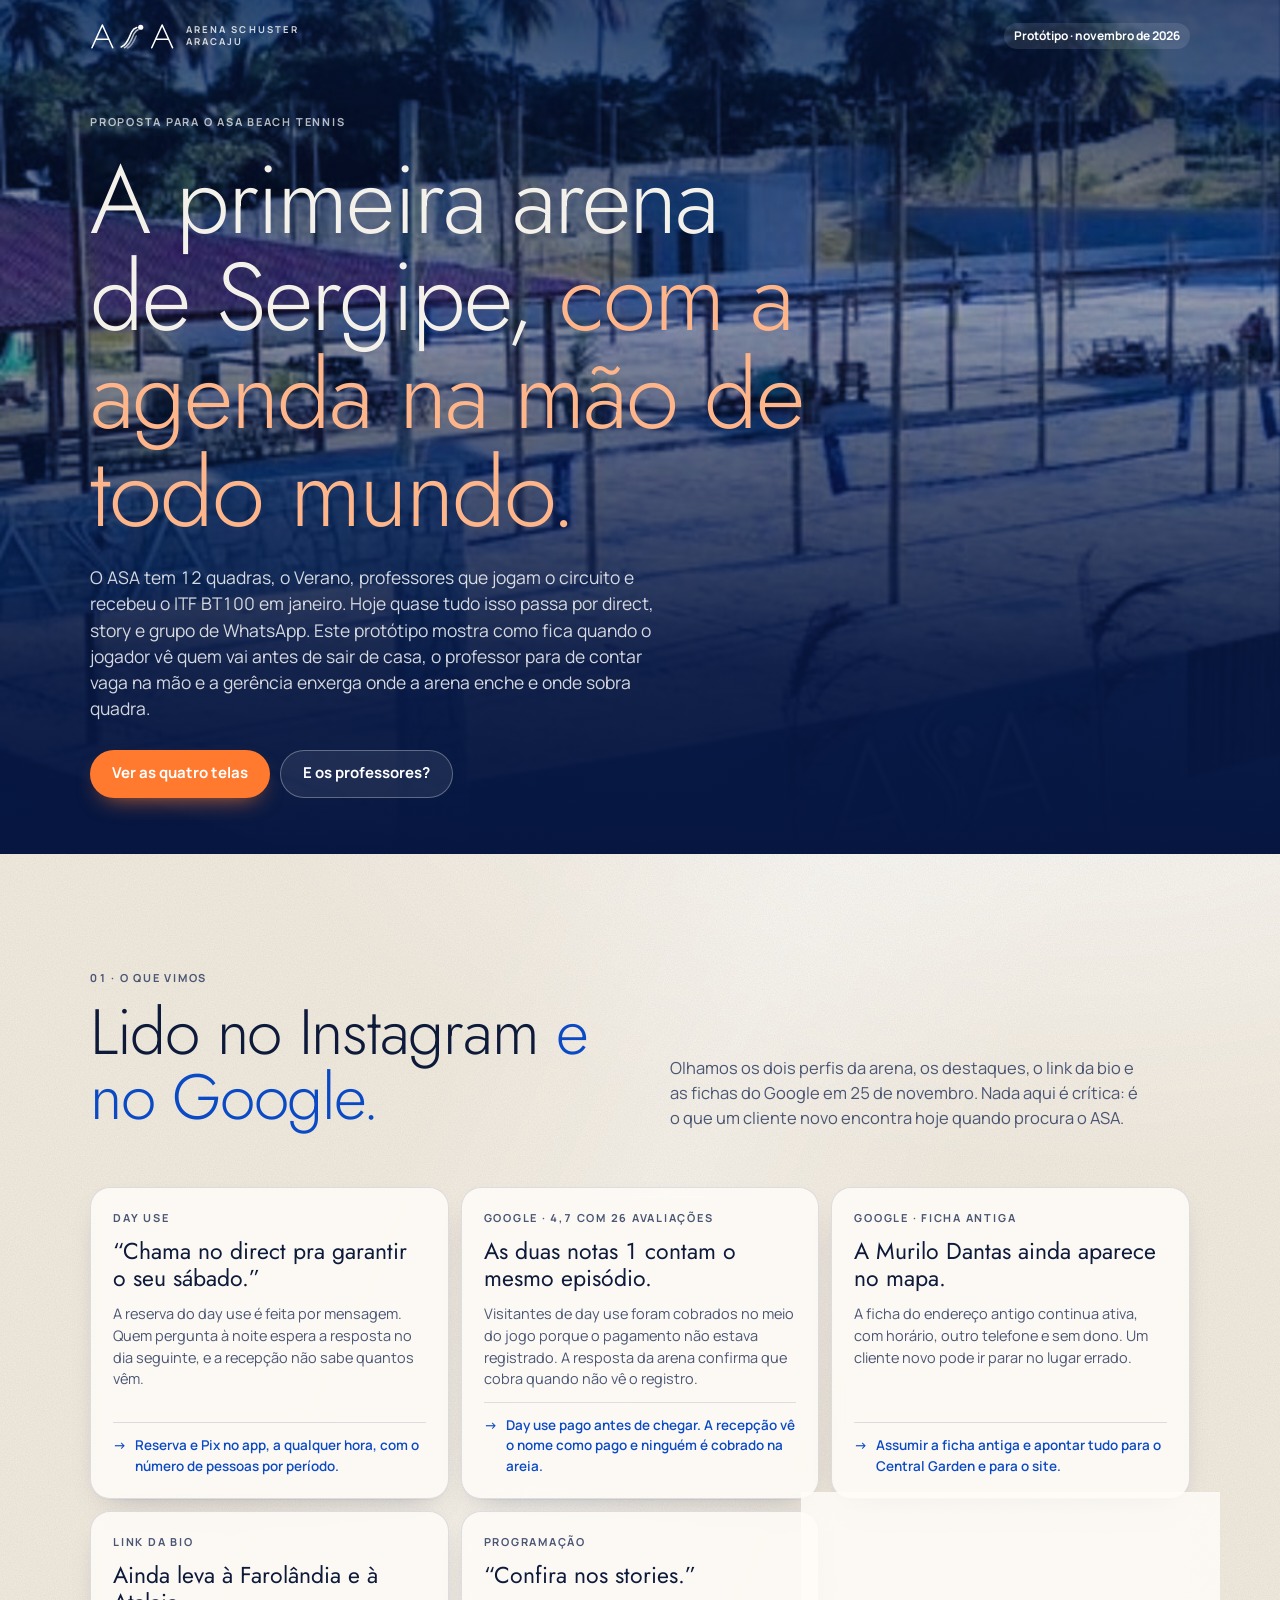
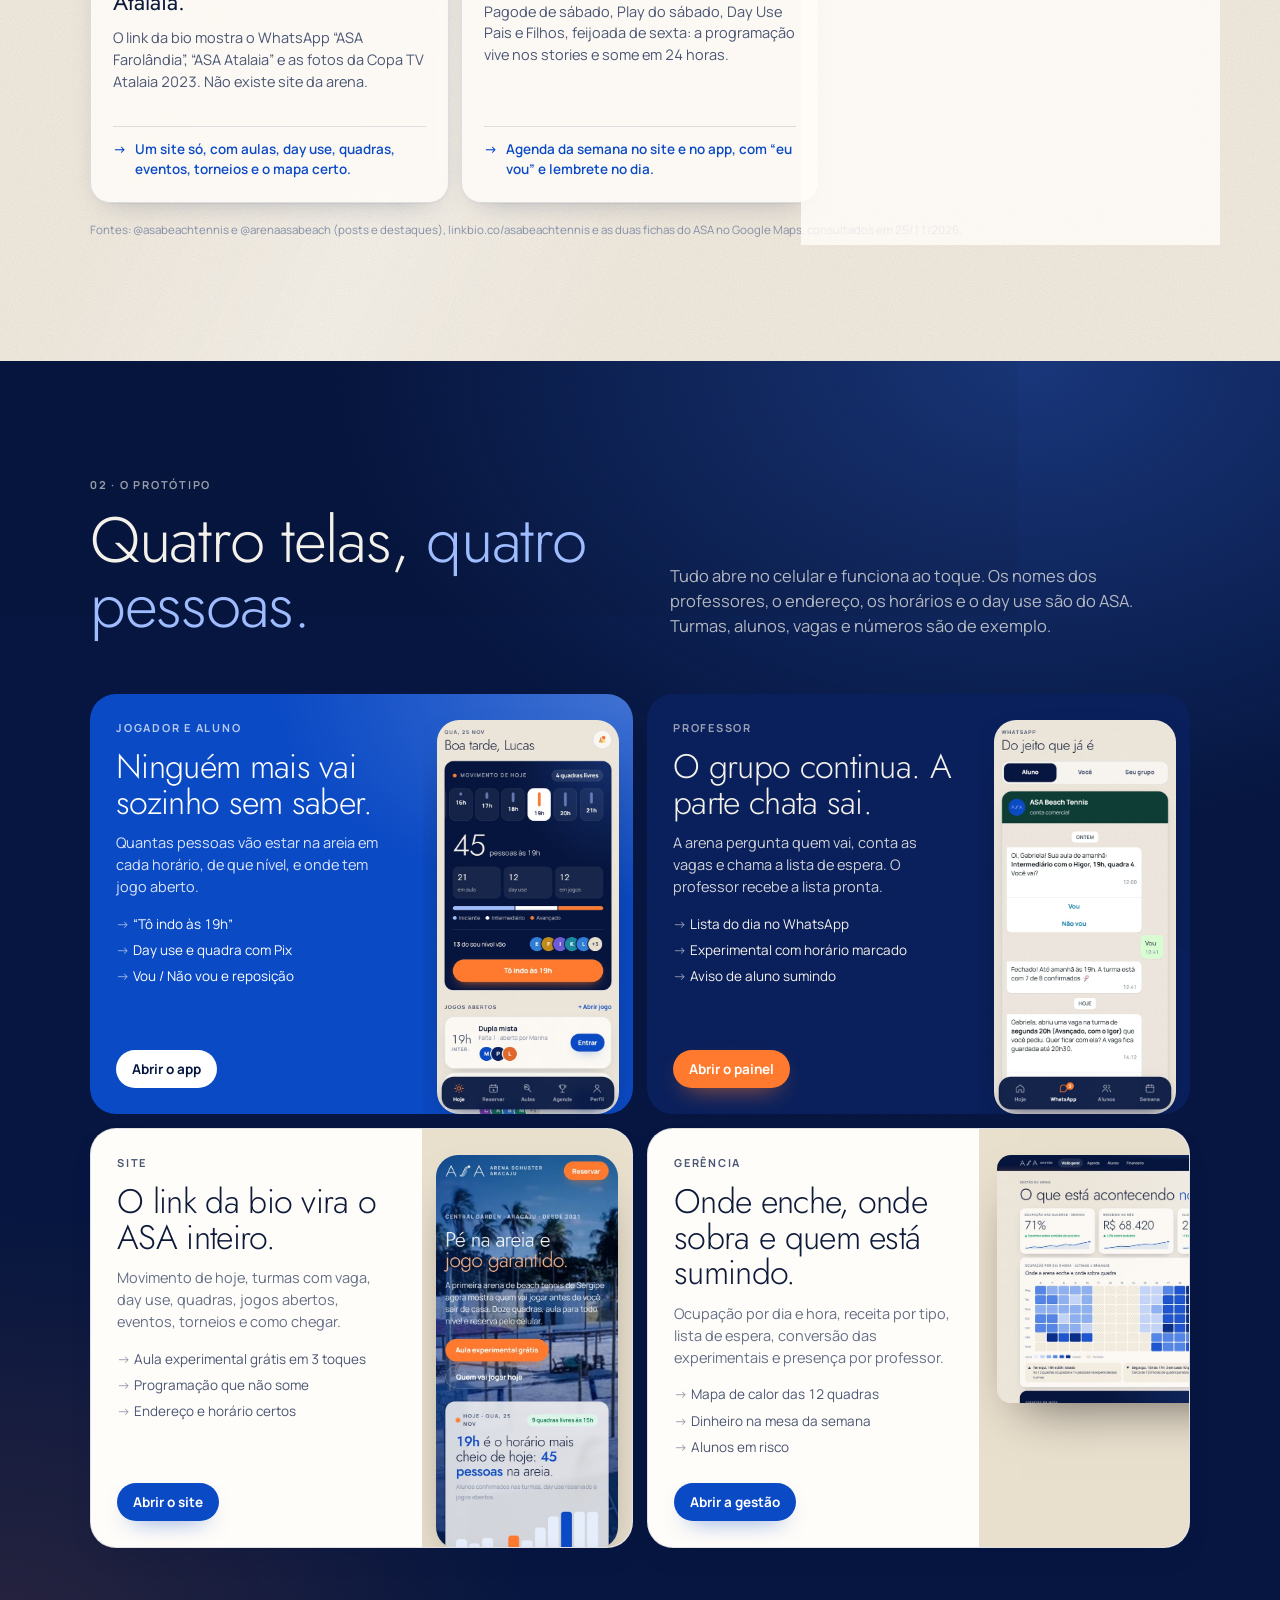
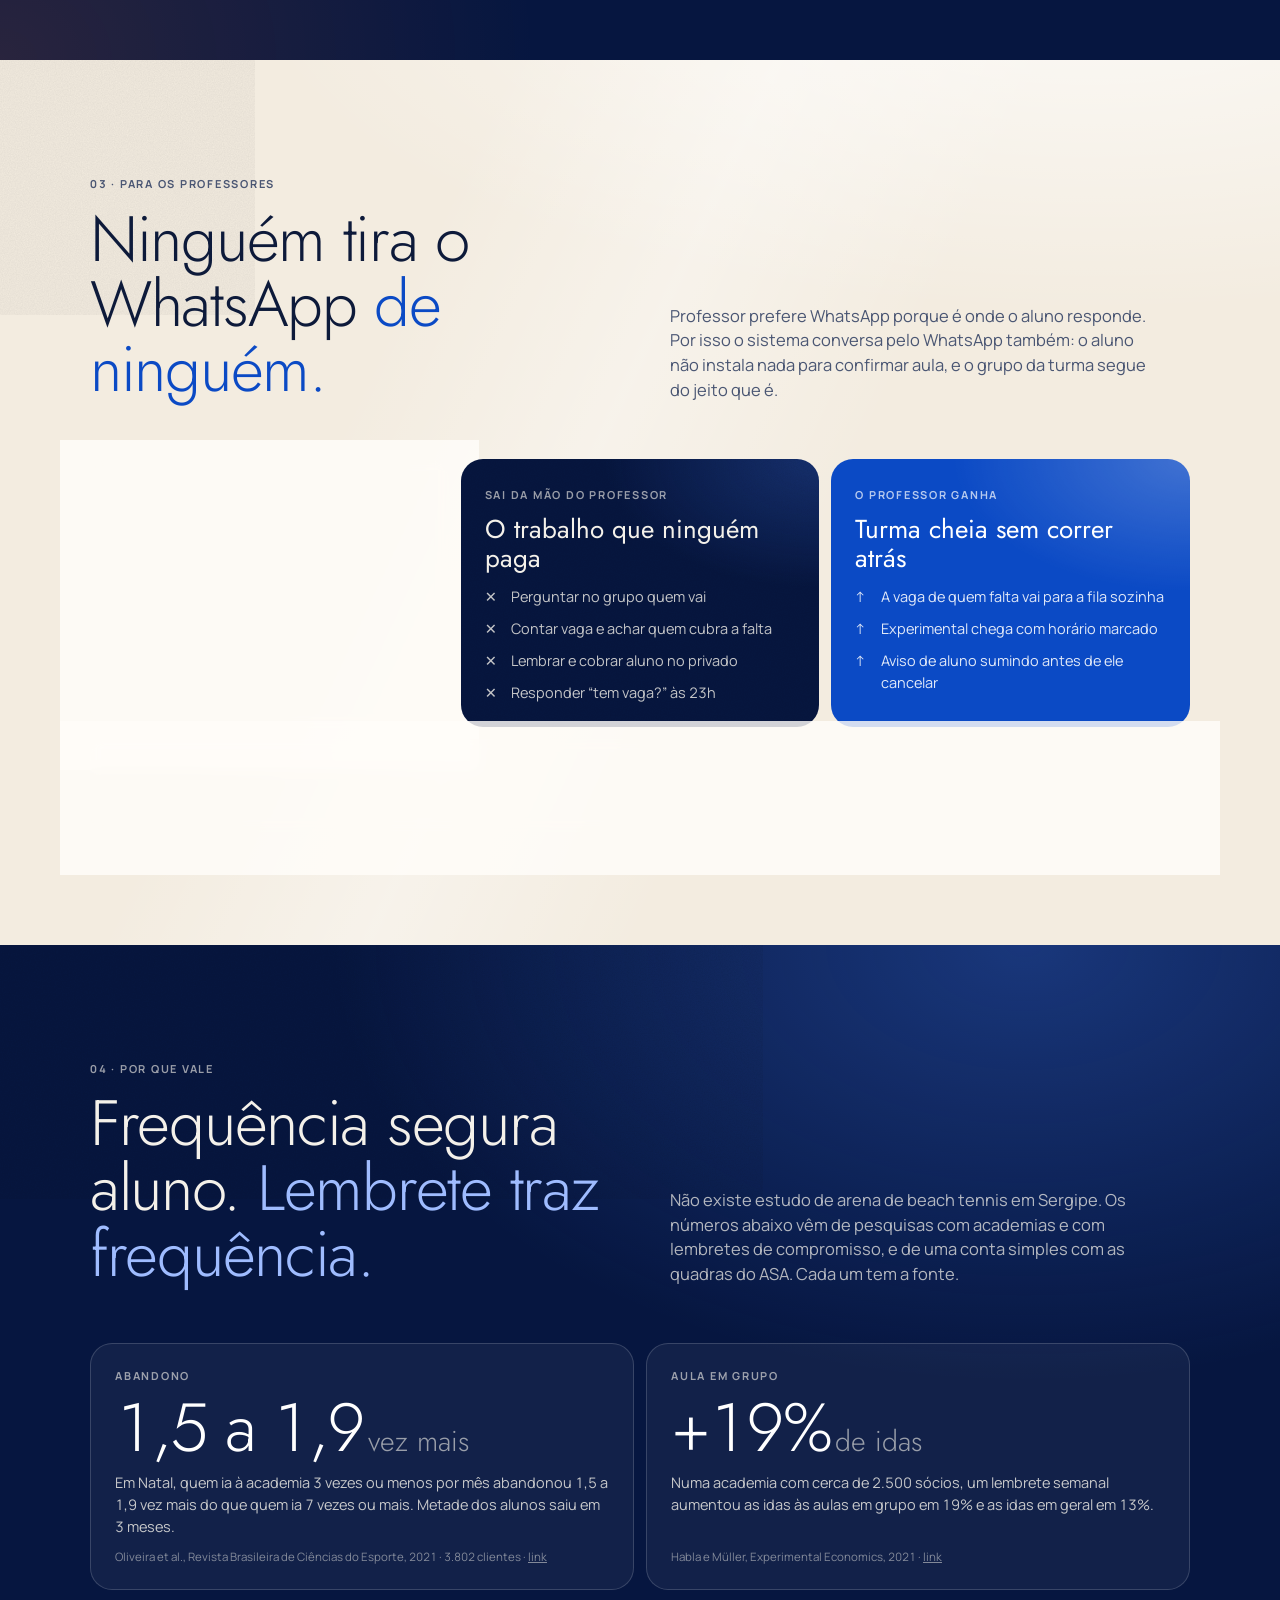
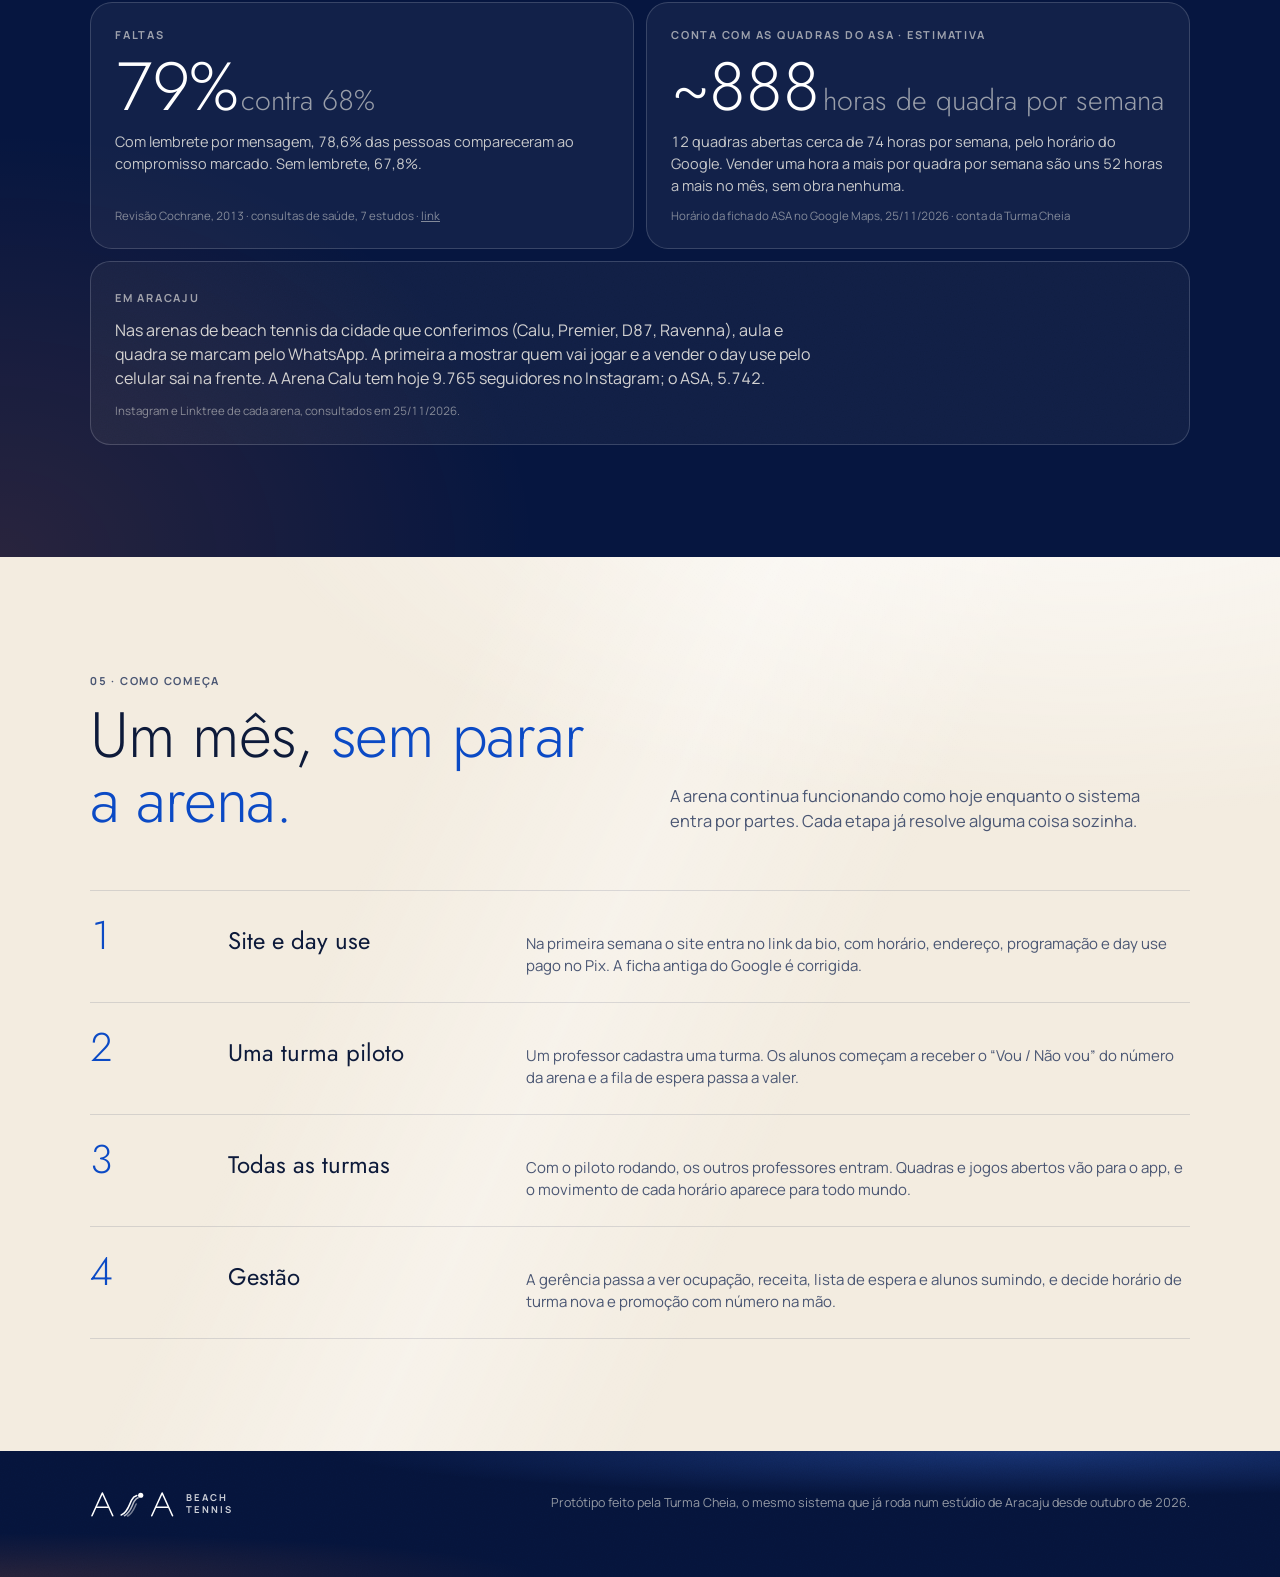
==== commit a7ddfa4c: "Versão nos arquivos de estilo e dados para não usar cópia antiga Co-Authored-By: Claude Opus 5.5 <no" ====
--- a/index.html
+++ b/index.html
@@ -6,7 +6,7 @@
 <title>ASA Beach Tennis · protótipo de site e sistema</title>
 <meta name="theme-color" content="#061640">
 <meta name="robots" content="noindex, nofollow">
-<link rel="stylesheet" href="asa.css">
+<link rel="stylesheet" href="asa.css?v=2">
 <style>
   .largura { max-width: 1180px; margin: 0 auto; padding: 0 20px; }
   @media (min-width: 900px) { .largura { padding: 0 40px; } }
@@ -289,7 +289,7 @@
   </div>
 </footer>
 
-<script src="dados.js"></script>
+<script src="dados.js?v=2"></script>
 <script>
   document.getElementById("marca").innerHTML = ASA.marca("#fff") + `<span class="marca-sub" style="color:#fff">Arena Schuster<br>Aracaju</span>`;
   document.getElementById("marca-rodape").innerHTML = ASA.marca("#fff") + `<span class="marca-sub" style="color:#fff">Beach<br>Tennis</span>`;
